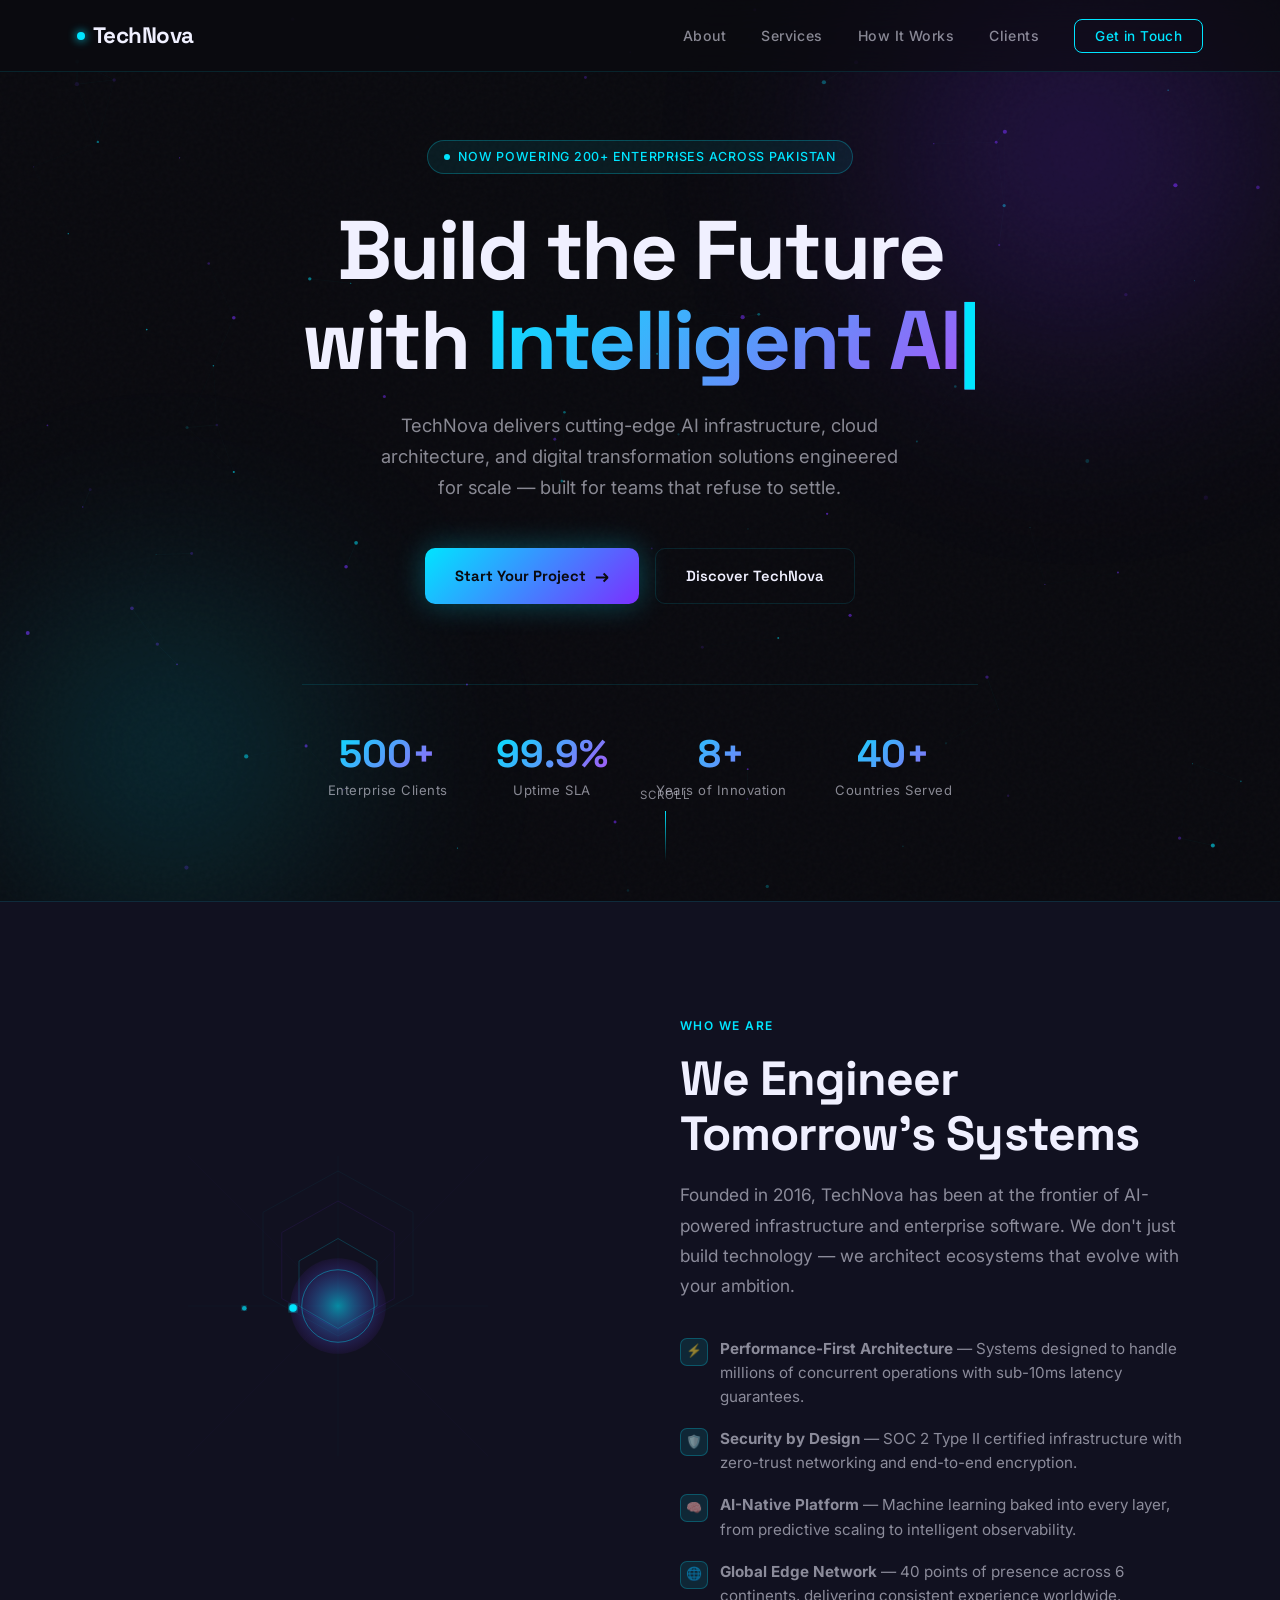
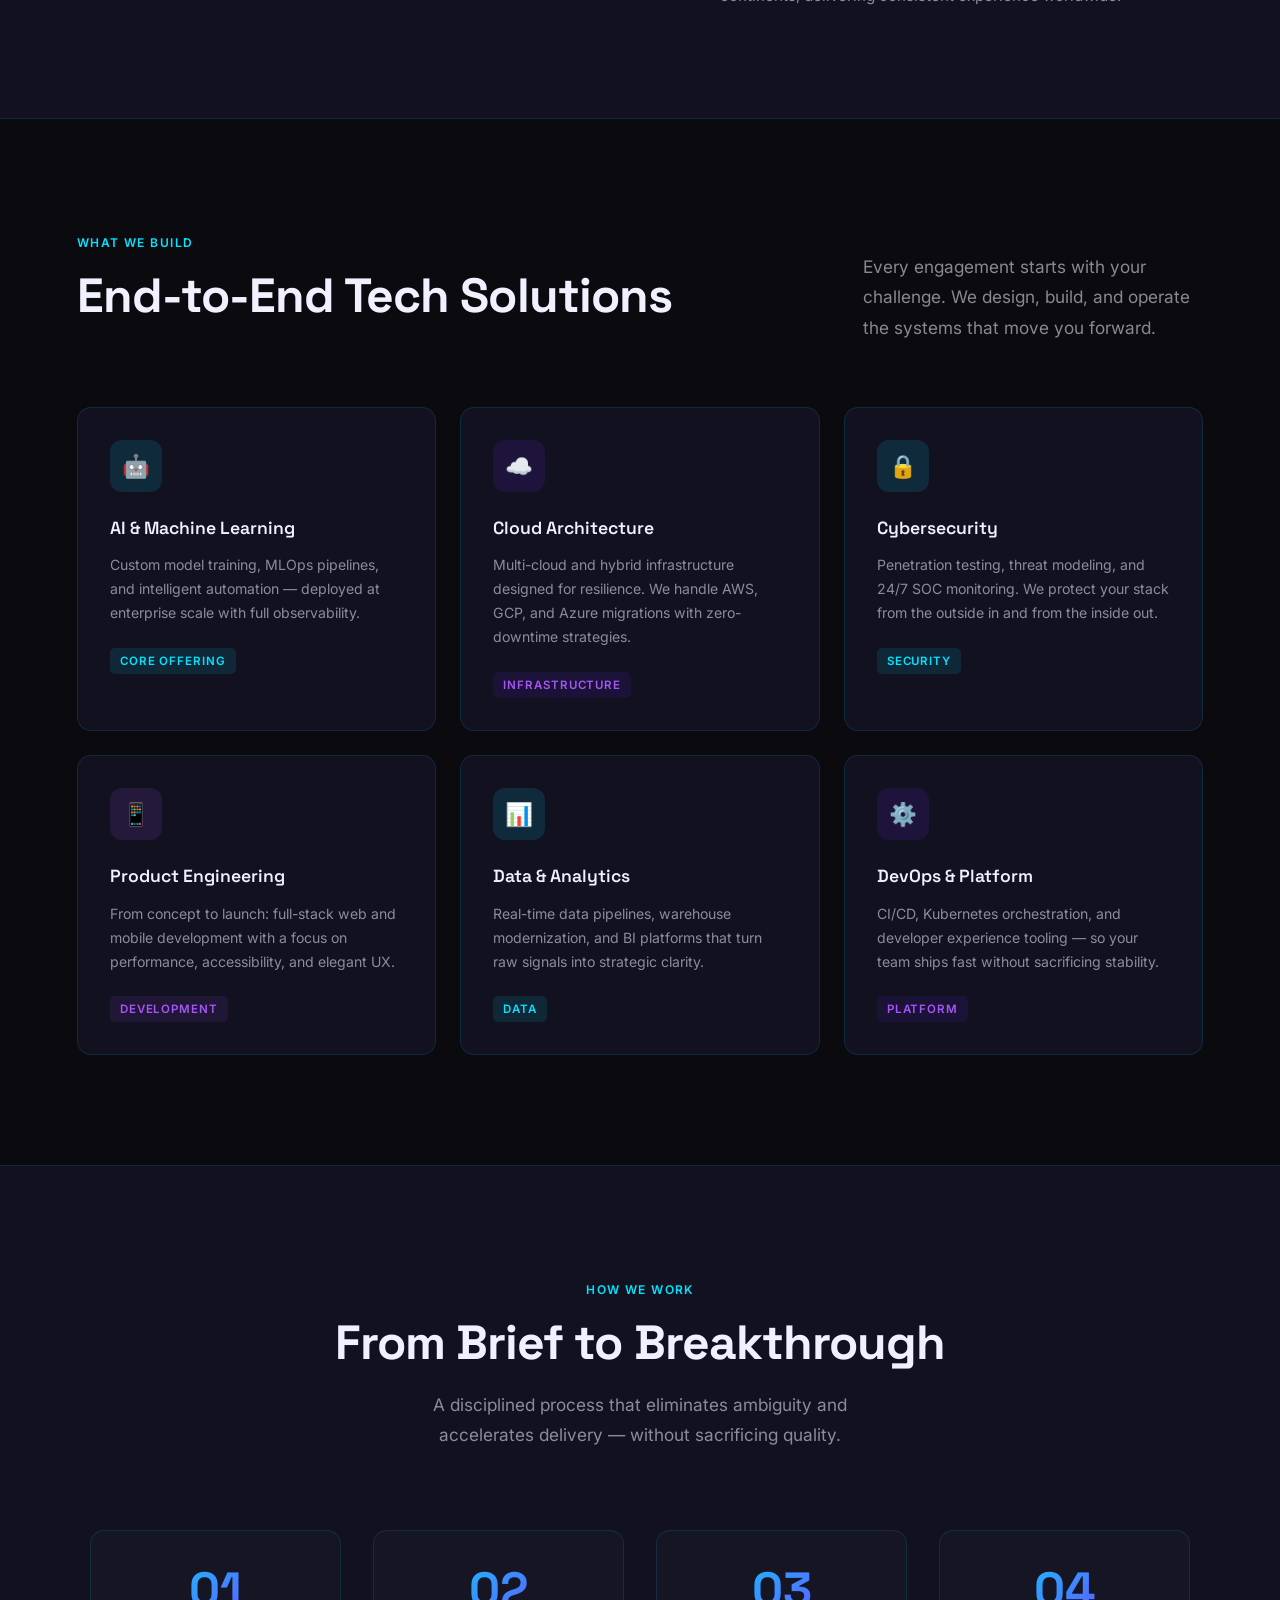
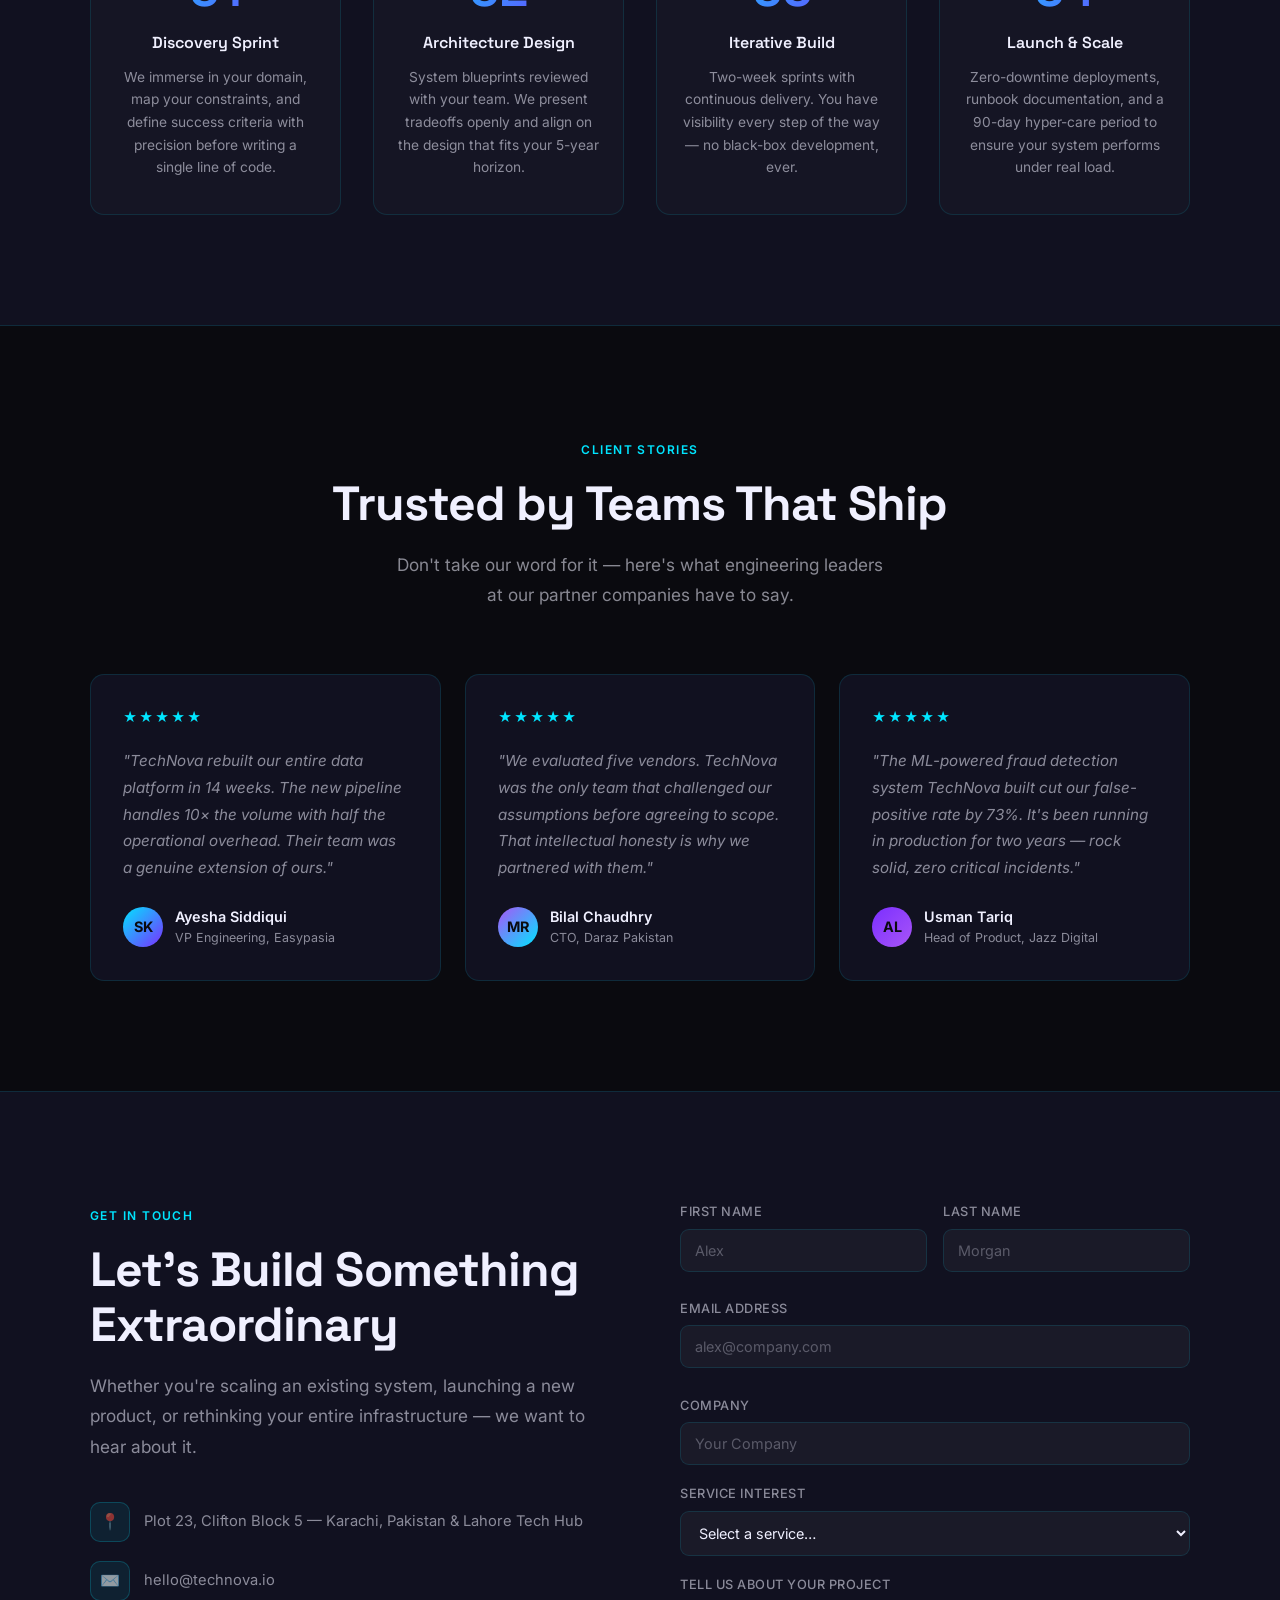
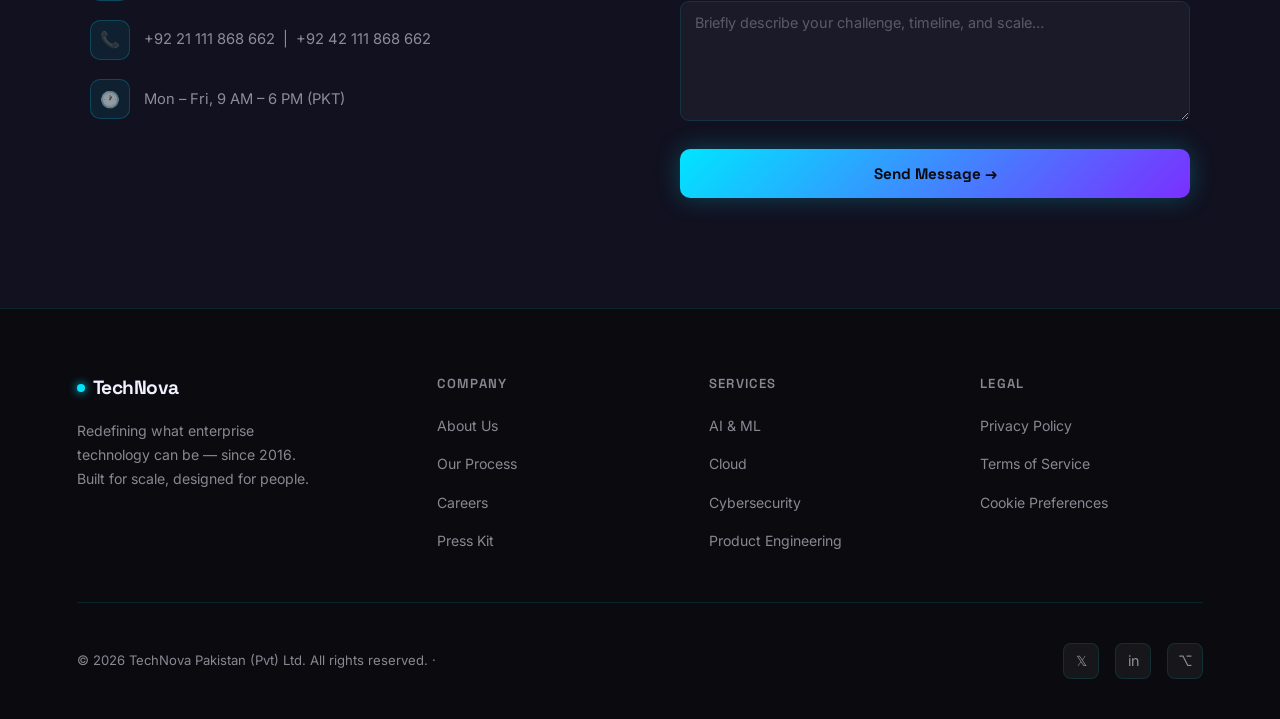
==== index.html @ a213cbfd "Initial commit" ====
<!DOCTYPE html>
<html lang="en">
<head>
  <meta charset="UTF-8" />
  <meta name="viewport" content="width=device-width, initial-scale=1.0" />
  <title>TechNova — Redefine What's Possible</title>
  <link rel="preconnect" href="https://fonts.googleapis.com" />
  <link rel="preconnect" href="https://fonts.gstatic.com" crossorigin />
  <link href="https://fonts.googleapis.com/css2?family=Space+Grotesk:wght@300;400;500;600;700&family=Inter:wght@300;400;500;600&display=swap" rel="stylesheet" />
  <link rel="stylesheet" href="styles.css" />
</head>
<body>

  <!-- ─── NAV ─────────────────────────────────────────────── -->
  <nav id="navbar" role="navigation" aria-label="Main navigation">
    <a href="#hero" class="nav-logo">
      <span class="dot" aria-hidden="true"></span>
      TechNova
    </a>

    <ul class="nav-links" role="list">
      <li><a href="#about">About</a></li>
      <li><a href="#services">Services</a></li>
      <li><a href="#process">How It Works</a></li>
      <li><a href="#testimonials">Clients</a></li>
      <li><a href="#contact" class="nav-cta">Get in Touch</a></li>
    </ul>

    <div class="hamburger" id="hamburger" aria-label="Toggle menu" role="button" tabindex="0" aria-expanded="false">
      <span></span><span></span><span></span>
    </div>
  </nav>

  <div class="mobile-menu" id="mobile-menu">
    <a href="#about" onclick="closeMobile()">About</a>
    <a href="#services" onclick="closeMobile()">Services</a>
    <a href="#process" onclick="closeMobile()">How It Works</a>
    <a href="#testimonials" onclick="closeMobile()">Clients</a>
    <a href="#contact" onclick="closeMobile()">Get in Touch</a>
  </div>

  <!-- ─── HERO ─────────────────────────────────────────────── -->
  <section id="hero">
    <canvas id="particle-canvas" aria-hidden="true"></canvas>
    <div class="orb orb-1" aria-hidden="true"></div>
    <div class="orb orb-2" aria-hidden="true"></div>

    <div class="hero-content">
      <div class="hero-badge">
        <span class="badge-dot"></span>
        Now Powering 200+ Enterprises Across Pakistan
      </div>

      <h1>
        Build the Future<br/>
        with <span class="gradient-text" id="typewriter"></span>
      </h1>

      <p class="hero-sub">
        TechNova delivers cutting-edge AI infrastructure, cloud architecture, and digital transformation solutions engineered for scale — built for teams that refuse to settle.
      </p>

      <div class="hero-actions">
        <a href="#contact" class="btn-primary">
          Start Your Project <span class="btn-arrow">→</span>
        </a>
        <a href="#about" class="btn-secondary">
          Discover TechNova
        </a>
      </div>

      <div class="hero-stats" role="list">
        <div class="stat-item" role="listitem">
          <div class="stat-num" data-target="500">0</div>
          <div class="stat-label">Enterprise Clients</div>
        </div>
        <div class="stat-item" role="listitem">
          <div class="stat-num" data-target="99.9" data-decimal="1">0</div>
          <div class="stat-label">Uptime SLA</div>
        </div>
        <div class="stat-item" role="listitem">
          <div class="stat-num" data-target="8">0</div>
          <div class="stat-label">Years of Innovation</div>
        </div>
        <div class="stat-item" role="listitem">
          <div class="stat-num" data-target="40">0</div>
          <div class="stat-label">Countries Served</div>
        </div>
      </div>
    </div>

    <div class="scroll-indicator" aria-hidden="true">
      <span>Scroll</span>
      <div class="scroll-line"></div>
    </div>
  </section>

  <!-- ─── ABOUT ─────────────────────────────────────────────── -->
  <section id="about" aria-labelledby="about-heading">
    <div class="about-grid">
      <div class="about-visual">
        <div class="hex-container">
          <!-- Animated SVG hex grid -->
          <svg class="hex-grid-svg" viewBox="0 0 400 400" xmlns="http://www.w3.org/2000/svg">
            <defs>
              <radialGradient id="cg" cx="50%" cy="50%" r="50%">
                <stop offset="0%" stop-color="#00E5FF" stop-opacity="0.8"/>
                <stop offset="100%" stop-color="#7B2FFF" stop-opacity="0.1"/>
              </radialGradient>
              <filter id="glow-f">
                <feGaussianBlur stdDeviation="3" result="blur"/>
                <feMerge><feMergeNode in="blur"/><feMergeNode in="SourceGraphic"/></feMerge>
              </filter>
            </defs>
            <!-- Central orb -->
            <circle cx="200" cy="200" r="60" fill="url(#cg)" opacity="0.6">
              <animate attributeName="r" values="60;68;60" dur="3s" repeatCount="indefinite"/>
              <animate attributeName="opacity" values="0.6;0.85;0.6" dur="3s" repeatCount="indefinite"/>
            </circle>
            <circle cx="200" cy="200" r="45" fill="none" stroke="#00E5FF" stroke-width="1" opacity="0.5">
              <animate attributeName="r" values="45;52;45" dur="3s" repeatCount="indefinite"/>
            </circle>
            <!-- Hexagonal rings -->
            <g stroke="#00E5FF" stroke-width="0.7" fill="none" opacity="0.35">
              <polygon points="200,110 252,140 252,200 200,230 148,200 148,140"/>
            </g>
            <g stroke="#7B2FFF" stroke-width="0.5" fill="none" opacity="0.25">
              <polygon points="200,60 275,102 275,190 200,232 125,190 125,102"/>
            </g>
            <g stroke="#00E5FF" stroke-width="0.4" fill="none" opacity="0.15">
              <polygon points="200,20 300,75 300,185 200,240 100,185 100,75"/>
            </g>
            <!-- Orbiting dots -->
            <circle r="5" fill="#00E5FF" filter="url(#glow-f)">
              <animateMotion dur="5s" repeatCount="indefinite">
                <mpath href="#orbit1"/>
              </animateMotion>
            </circle>
            <circle r="3.5" fill="#A855F7" filter="url(#glow-f)">
              <animateMotion dur="7s" repeatCount="indefinite">
                <mpath href="#orbit2"/>
              </animateMotion>
            </circle>
            <circle r="3" fill="#00E5FF" filter="url(#glow-f)" opacity="0.7">
              <animateMotion dur="9s" repeatCount="indefinite" begin="-3s">
                <mpath href="#orbit3"/>
              </animateMotion>
            </circle>
            <path id="orbit1" d="M 200 140 A 60 60 0 1 1 199.99 140" fill="none"/>
            <path id="orbit2" d="M 200 102 A 98 98 0 1 0 199.99 102" fill="none"/>
            <path id="orbit3" d="M 200 75 A 125 125 0 1 1 199.99 75" fill="none"/>
            <!-- Grid lines -->
            <line x1="200" y1="0" x2="200" y2="400" stroke="#00E5FF" stroke-width="0.3" opacity="0.1"/>
            <line x1="0" y1="200" x2="400" y2="200" stroke="#00E5FF" stroke-width="0.3" opacity="0.1"/>
            <line x1="0" y1="0" x2="400" y2="400" stroke="#7B2FFF" stroke-width="0.3" opacity="0.08"/>
            <line x1="400" y1="0" x2="0" y2="400" stroke="#7B2FFF" stroke-width="0.3" opacity="0.08"/>
          </svg>
        </div>
      </div>

      <div class="about-content">
        <span class="section-eyebrow">Who We Are</span>
        <h2 id="about-heading">We Engineer<br/>Tomorrow's Systems</h2>
        <p class="section-lead">
          Founded in 2016, TechNova has been at the frontier of AI-powered infrastructure and enterprise software. We don't just build technology — we architect ecosystems that evolve with your ambition.
        </p>

        <ul class="feature-list" role="list">
          <li role="listitem">
            <div class="feature-icon">⚡</div>
            <span><strong>Performance-First Architecture</strong> — Systems designed to handle millions of concurrent operations with sub-10ms latency guarantees.</span>
          </li>
          <li role="listitem">
            <div class="feature-icon">🛡️</div>
            <span><strong>Security by Design</strong> — SOC 2 Type II certified infrastructure with zero-trust networking and end-to-end encryption.</span>
          </li>
          <li role="listitem">
            <div class="feature-icon">🧠</div>
            <span><strong>AI-Native Platform</strong> — Machine learning baked into every layer, from predictive scaling to intelligent observability.</span>
          </li>
          <li role="listitem">
            <div class="feature-icon">🌐</div>
            <span><strong>Global Edge Network</strong> — 40 points of presence across 6 continents, delivering consistent experience worldwide.</span>
          </li>
        </ul>
      </div>
    </div>
  </section>

  <!-- ─── SERVICES ──────────────────────────────────────────── -->
  <section id="services" aria-labelledby="services-heading">
    <div class="services-header">
      <div>
        <span class="section-eyebrow">What We Build</span>
        <h2 id="services-heading">End-to-End Tech Solutions</h2>
      </div>
      <p class="section-lead" style="max-width:340px;">
        Every engagement starts with your challenge. We design, build, and operate the systems that move you forward.
      </p>
    </div>

    <div class="cards-grid">

      <div class="service-card">
        <div class="card-icon" style="background:rgba(0,229,255,0.12);">🤖</div>
        <div class="card-title">AI & Machine Learning</div>
        <p class="card-desc">Custom model training, MLOps pipelines, and intelligent automation — deployed at enterprise scale with full observability.</p>
        <span class="card-tag" style="background:rgba(0,229,255,0.1);color:var(--cyan);">Core Offering</span>
      </div>

      <div class="service-card">
        <div class="card-icon" style="background:rgba(123,47,255,0.12);">☁️</div>
        <div class="card-title">Cloud Architecture</div>
        <p class="card-desc">Multi-cloud and hybrid infrastructure designed for resilience. We handle AWS, GCP, and Azure migrations with zero-downtime strategies.</p>
        <span class="card-tag" style="background:rgba(123,47,255,0.1);color:var(--mid);">Infrastructure</span>
      </div>

      <div class="service-card">
        <div class="card-icon" style="background:rgba(0,229,255,0.12);">🔒</div>
        <div class="card-title">Cybersecurity</div>
        <p class="card-desc">Penetration testing, threat modeling, and 24/7 SOC monitoring. We protect your stack from the outside in and from the inside out.</p>
        <span class="card-tag" style="background:rgba(0,229,255,0.1);color:var(--cyan);">Security</span>
      </div>

      <div class="service-card">
        <div class="card-icon" style="background:rgba(168,85,247,0.12);">📱</div>
        <div class="card-title">Product Engineering</div>
        <p class="card-desc">From concept to launch: full-stack web and mobile development with a focus on performance, accessibility, and elegant UX.</p>
        <span class="card-tag" style="background:rgba(168,85,247,0.1);color:#A855F7;">Development</span>
      </div>

      <div class="service-card">
        <div class="card-icon" style="background:rgba(0,229,255,0.12);">📊</div>
        <div class="card-title">Data & Analytics</div>
        <p class="card-desc">Real-time data pipelines, warehouse modernization, and BI platforms that turn raw signals into strategic clarity.</p>
        <span class="card-tag" style="background:rgba(0,229,255,0.1);color:var(--cyan);">Data</span>
      </div>

      <div class="service-card">
        <div class="card-icon" style="background:rgba(123,47,255,0.12);">⚙️</div>
        <div class="card-title">DevOps & Platform</div>
        <p class="card-desc">CI/CD, Kubernetes orchestration, and developer experience tooling — so your team ships fast without sacrificing stability.</p>
        <span class="card-tag" style="background:rgba(123,47,255,0.1);color:var(--mid);">Platform</span>
      </div>

    </div>
  </section>

  <!-- ─── PROCESS ───────────────────────────────────────────── -->
  <section id="process" aria-labelledby="process-heading">
    <div class="process-inner">
      <div class="process-header">
        <span class="section-eyebrow">How We Work</span>
        <h2 id="process-heading">From Brief to Breakthrough</h2>
        <p class="section-lead" style="margin: 0.8rem auto 0; text-align:center;">
          A disciplined process that eliminates ambiguity and accelerates delivery — without sacrificing quality.
        </p>
      </div>

      <div class="process-steps">
        <div class="process-step">
          <div class="step-number">01</div>
          <div class="step-title">Discovery Sprint</div>
          <p class="step-desc">We immerse in your domain, map your constraints, and define success criteria with precision before writing a single line of code.</p>
        </div>
        <div class="process-step">
          <div class="step-number">02</div>
          <div class="step-title">Architecture Design</div>
          <p class="step-desc">System blueprints reviewed with your team. We present tradeoffs openly and align on the design that fits your 5-year horizon.</p>
        </div>
        <div class="process-step">
          <div class="step-number">03</div>
          <div class="step-title">Iterative Build</div>
          <p class="step-desc">Two-week sprints with continuous delivery. You have visibility every step of the way — no black-box development, ever.</p>
        </div>
        <div class="process-step">
          <div class="step-number">04</div>
          <div class="step-title">Launch & Scale</div>
          <p class="step-desc">Zero-downtime deployments, runbook documentation, and a 90-day hyper-care period to ensure your system performs under real load.</p>
        </div>
      </div>
    </div>
  </section>

  <!-- ─── TESTIMONIALS ─────────────────────────────────────── -->
  <section id="testimonials" aria-labelledby="testimonials-heading">
    <div class="testimonials-header">
      <span class="section-eyebrow">Client Stories</span>
      <h2 id="testimonials-heading">Trusted by Teams That Ship</h2>
      <p class="section-lead">Don't take our word for it — here's what engineering leaders at our partner companies have to say.</p>
    </div>

    <div class="testimonials-grid">

      <div class="testimonial-card">
        <div class="stars">★★★★★</div>
        <p class="quote">"TechNova rebuilt our entire data platform in 14 weeks. The new pipeline handles 10× the volume with half the operational overhead. Their team was a genuine extension of ours."</p>
        <div class="reviewer">
          <div class="reviewer-avatar" style="background:linear-gradient(135deg,#00E5FF,#7B2FFF);">SK</div>
          <div>
            <div class="reviewer-name">Ayesha Siddiqui</div>
            <div class="reviewer-role">VP Engineering, Easypasia</div>
          </div>
        </div>
      </div>

      <div class="testimonial-card">
        <div class="stars">★★★★★</div>
        <p class="quote">"We evaluated five vendors. TechNova was the only team that challenged our assumptions before agreeing to scope. That intellectual honesty is why we partnered with them."</p>
        <div class="reviewer">
          <div class="reviewer-avatar" style="background:linear-gradient(135deg,#A855F7,#00E5FF);">MR</div>
          <div>
            <div class="reviewer-name">Bilal Chaudhry</div>
            <div class="reviewer-role">CTO, Daraz Pakistan</div>
          </div>
        </div>
      </div>

      <div class="testimonial-card">
        <div class="stars">★★★★★</div>
        <p class="quote">"The ML-powered fraud detection system TechNova built cut our false-positive rate by 73%. It's been running in production for two years — rock solid, zero critical incidents."</p>
        <div class="reviewer">
          <div class="reviewer-avatar" style="background:linear-gradient(135deg,#7B2FFF,#A855F7);">AL</div>
          <div>
            <div class="reviewer-name">Usman Tariq</div>
            <div class="reviewer-role"> Head of Product, Jazz Digital</div>
          </div>
        </div>
      </div>

    </div>
  </section>

  <!-- ─── CONTACT ───────────────────────────────────────────── -->
  <section id="contact" aria-labelledby="contact-heading">
    <div class="contact-inner">

      <div class="contact-info">
        <span class="section-eyebrow">Get In Touch</span>
        <h2 id="contact-heading">Let's Build Something Extraordinary</h2>
        <p class="section-lead">
          Whether you're scaling an existing system, launching a new product, or rethinking your entire infrastructure — we want to hear about it.
        </p>

        <div class="contact-items">
          <div class="contact-item">
            <div class="contact-icon">📍</div>
            <span>Plot 23, Clifton Block 5 — Karachi, Pakistan & Lahore Tech Hub</span>
          </div>
          <div class="contact-item">
            <div class="contact-icon">✉️</div>
            <span>hello@technova.io</span>
          </div>
          <div class="contact-item">
            <div class="contact-icon">📞</div>
            <span>+92 21 111 868 662  &nbsp;|&nbsp; +92 42 111 868 662</span>
          </div>
          <div class="contact-item">
            <div class="contact-icon">🕐</div>
            <span>Mon – Fri, 9 AM – 6 PM (PKT)</span>
          </div>
        </div>
      </div>

      <div>
        <!-- Success state -->
        <div class="form-success" id="form-success" role="alert" aria-live="polite">
          ✅ &nbsp; Message sent! We'll be in touch within one business day.
        </div>

        <!-- Contact form -->
        <form class="contact-form" id="contact-form" novalidate aria-label="Contact form">
          <div class="form-row">
            <div class="form-group">
              <label for="fname">First Name</label>
              <input type="text" id="fname" placeholder="Alex" autocomplete="given-name" />
              <span class="form-error" id="fname-error" role="alert"></span>
            </div>
            <div class="form-group">
              <label for="lname">Last Name</label>
              <input type="text" id="lname" placeholder="Morgan" autocomplete="family-name" />
              <span class="form-error" id="lname-error" role="alert"></span>
            </div>
          </div>

          <div class="form-group">
            <label for="email">Email Address</label>
            <input type="email" id="email" placeholder="alex@company.com" autocomplete="email" />
            <span class="form-error" id="email-error" role="alert"></span>
          </div>

          <div class="form-group">
            <label for="company">Company</label>
            <input type="text" id="company" placeholder="Your Company" autocomplete="organization" />
          </div>

          <div class="form-group">
            <label for="service">Service Interest</label>
            <select id="service">
              <option value="">Select a service…</option>
              <option>AI & Machine Learning</option>
              <option>Cloud Architecture</option>
              <option>Cybersecurity</option>
              <option>Product Engineering</option>
              <option>Data & Analytics</option>
              <option>DevOps & Platform</option>
              <option>Something else</option>
            </select>
          </div>

          <div class="form-group">
            <label for="message">Tell Us About Your Project</label>
            <textarea id="message" placeholder="Briefly describe your challenge, timeline, and scale…"></textarea>
            <span class="form-error" id="message-error" role="alert"></span>
          </div>

          <button type="submit" class="submit-btn" id="submit-btn">
            Send Message →
          </button>
        </form>
      </div>

    </div>
  </section>

  <!-- ─── FOOTER ────────────────────────────────────────────── -->
  <footer>
    <div class="footer-top">
      <div class="footer-brand">
        <a href="#hero" class="nav-logo" style="font-size:1.2rem;">
          <span class="dot"></span> TechNova
        </a>
        <p>Redefining what enterprise technology can be — since 2016. Built for scale, designed for people.</p>
      </div>

      <div class="footer-col">
        <h4>Company</h4>
        <ul>
          <li><a href="#about">About Us</a></li>
          <li><a href="#process">Our Process</a></li>
          <li><a href="#">Careers</a></li>
          <li><a href="#">Press Kit</a></li>
        </ul>
      </div>

      <div class="footer-col">
        <h4>Services</h4>
        <ul>
          <li><a href="#services">AI & ML</a></li>
          <li><a href="#services">Cloud</a></li>
          <li><a href="#services">Cybersecurity</a></li>
          <li><a href="#services">Product Engineering</a></li>
        </ul>
      </div>

      <div class="footer-col">
        <h4>Legal</h4>
        <ul>
          <li><a href="#">Privacy Policy</a></li>
          <li><a href="#">Terms of Service</a></li>
          <li><a href="#">Cookie Preferences</a></li>
        </ul>
      </div>
    </div>

    <div class="footer-bottom">
      <p class="footer-copy"> © 2026 TechNova Pakistan (Pvt) Ltd. All rights reserved.&nbsp;·&nbsp; </p>
      <div class="social-links" aria-label="Social media links">
        <a href="#" class="social-link" aria-label="Twitter">𝕏</a>
        <a href="#" class="social-link" aria-label="LinkedIn">in</a>
        <a href="#" class="social-link" aria-label="GitHub">⌥</a>
      </div>
    </div>
  </footer>

  <script src="script.js"></script>
</body>
</html>
---- styles.css ----
/* ─── RESET & BASE ─────────────────────────────────────── */
    *, *::before, *::after { margin: 0; padding: 0; box-sizing: border-box; }

    :root {
      --void:      #0A0A0F;
      --panel:     #111120;
      --border:    rgba(0,229,255,0.12);
      --cyan:      #00E5FF;
      --violet:    #7B2FFF;
      --mid:       #A855F7;
      --white:     #F0F0FF;
      --muted:     rgba(240,240,255,0.55);
      --glow-c:    rgba(0,229,255,0.35);
      --glow-v:    rgba(123,47,255,0.35);
      --radius:    14px;
      --font-disp: 'Space Grotesk', sans-serif;
      --font-body: 'Inter', sans-serif;
    }

    html { scroll-behavior: smooth; }

    body {
      font-family: var(--font-body);
      background: var(--void);
      color: var(--white);
      overflow-x: hidden;
      line-height: 1.6;
    }

    /* ─── SCROLLBAR ────────────────────────────────────────── */
    ::-webkit-scrollbar { width: 5px; }
    ::-webkit-scrollbar-track { background: var(--void); }
    ::-webkit-scrollbar-thumb { background: var(--violet); border-radius: 99px; }

    /* ─── NOISE OVERLAY ────────────────────────────────────── */
    body::before {
      content: '';
      position: fixed; inset: 0; z-index: 0;
      background-image: url("data:image/svg+xml,%3Csvg viewBox='0 0 256 256' xmlns='http://www.w3.org/2000/svg'%3E%3Cfilter id='noise'%3E%3CfeTurbulence type='fractalNoise' baseFrequency='0.9' numOctaves='4' stitchTiles='stitch'/%3E%3C/filter%3E%3Crect width='100%25' height='100%25' filter='url(%23noise)' opacity='1'/%3E%3C/svg%3E");
      opacity: 0.025;
      pointer-events: none;
    }

    /* ─── NAV ──────────────────────────────────────────────── */
    nav {
      position: fixed; top: 0; left: 0; right: 0; z-index: 100;
      display: flex; align-items: center; justify-content: space-between;
      padding: 0 6vw;
      height: 72px;
      background: rgba(10,10,15,0.6);
      backdrop-filter: blur(18px);
      border-bottom: 1px solid var(--border);
      transition: background 0.3s;
    }

    nav.scrolled { background: rgba(10,10,15,0.92); }

    .nav-logo {
      font-family: var(--font-disp);
      font-size: 1.4rem;
      font-weight: 700;
      letter-spacing: -0.5px;
      color: var(--white);
      text-decoration: none;
      display: flex; align-items: center; gap: 8px;
    }

    .nav-logo .dot {
      width: 8px; height: 8px;
      background: var(--cyan);
      border-radius: 50%;
      box-shadow: 0 0 10px var(--cyan);
      animation: pulse-dot 2s ease-in-out infinite;
    }

    @keyframes pulse-dot {
      0%, 100% { box-shadow: 0 0 6px var(--cyan); transform: scale(1); }
      50% { box-shadow: 0 0 14px var(--cyan); transform: scale(1.3); }
    }

    .nav-links {
      display: flex; align-items: center; gap: 2.2rem;
      list-style: none;
    }

    .nav-links a {
      font-size: 0.88rem;
      font-weight: 500;
      color: var(--muted);
      text-decoration: none;
      letter-spacing: 0.03em;
      transition: color 0.2s;
    }
    .nav-links a:hover { color: var(--white); }

    .nav-cta {
      background: transparent;
      border: 1px solid var(--cyan);
      color: var(--cyan) !important;
      padding: 8px 20px;
      border-radius: 8px;
      font-size: 0.85rem !important;
      cursor: pointer;
      transition: background 0.2s, box-shadow 0.2s !important;
    }
    .nav-cta:hover {
      background: rgba(0,229,255,0.1) !important;
      box-shadow: 0 0 18px rgba(0,229,255,0.25) !important;
      color: var(--cyan) !important;
    }

    /* hamburger */
    .hamburger { display: none; flex-direction: column; gap: 5px; cursor: pointer; }
    .hamburger span { display: block; width: 24px; height: 2px; background: var(--white); border-radius: 2px; transition: 0.3s; }

    .mobile-menu {
      display: none; position: fixed; top: 72px; left: 0; right: 0; z-index: 99;
      background: rgba(10,10,15,0.97);
      border-bottom: 1px solid var(--border);
      padding: 1.5rem 6vw 2rem;
      flex-direction: column; gap: 1.4rem;
    }
    .mobile-menu.open { display: flex; }
    .mobile-menu a { color: var(--muted); text-decoration: none; font-size: 1rem; font-weight: 500; transition: color 0.2s; }
    .mobile-menu a:hover { color: var(--white); }

    /* ─── HERO ─────────────────────────────────────────────── */
    #hero {
      position: relative;
      min-height: 100vh;
      display: flex; align-items: center; justify-content: center;
      padding: 140px 6vw 100px;
      overflow: hidden;
    }

    /* Particle canvas */
    #particle-canvas {
      position: absolute; inset: 0; z-index: 0;
      pointer-events: none;
    }

    /* Ambient orbs */
    .orb {
      position: absolute;
      border-radius: 50%;
      filter: blur(90px);
      pointer-events: none;
      z-index: 0;
    }
    .orb-1 {
      width: 600px; height: 600px;
      background: radial-gradient(circle, rgba(123,47,255,0.28) 0%, transparent 70%);
      top: -150px; right: -100px;
      animation: float-orb 8s ease-in-out infinite;
    }
    .orb-2 {
      width: 500px; height: 500px;
      background: radial-gradient(circle, rgba(0,229,255,0.2) 0%, transparent 70%);
      bottom: -100px; left: -80px;
      animation: float-orb 10s ease-in-out infinite reverse;
    }

    @keyframes float-orb {
      0%, 100% { transform: translateY(0) scale(1); }
      50% { transform: translateY(-30px) scale(1.05); }
    }

    .hero-content {
      position: relative; z-index: 2;
      max-width: 780px;
      text-align: center;
    }

    .hero-badge {
      display: inline-flex; align-items: center; gap: 8px;
      background: rgba(0,229,255,0.08);
      border: 1px solid rgba(0,229,255,0.25);
      border-radius: 99px;
      padding: 6px 16px;
      font-size: 0.78rem;
      font-weight: 500;
      color: var(--cyan);
      letter-spacing: 0.06em;
      text-transform: uppercase;
      margin-bottom: 2rem;
      animation: fade-up 0.7s ease both;
    }

    .hero-badge .badge-dot {
      width: 6px; height: 6px;
      background: var(--cyan);
      border-radius: 50%;
      animation: pulse-dot 1.5s ease-in-out infinite;
    }

    h1 {
      font-family: var(--font-disp);
      font-size: clamp(2.8rem, 6.5vw, 5.2rem);
      font-weight: 700;
      line-height: 1.08;
      letter-spacing: -0.03em;
      margin-bottom: 1.5rem;
      animation: fade-up 0.7s 0.15s ease both;
    }

    h1 .gradient-text {
      background: linear-gradient(135deg, var(--cyan) 0%, var(--mid) 100%);
      -webkit-background-clip: text;
      -webkit-text-fill-color: transparent;
      background-clip: text;
    }

    /* Typewriter cursor */
    #typewriter::after {
      content: '|';
      animation: blink 0.9s step-end infinite;
      color: var(--cyan);
      -webkit-text-fill-color: var(--cyan);
    }
    @keyframes blink { 50% { opacity: 0; } }

    .hero-sub {
      font-size: clamp(1rem, 1.6vw, 1.15rem);
      color: var(--muted);
      max-width: 520px;
      margin: 0 auto 2.8rem;
      line-height: 1.7;
      animation: fade-up 0.7s 0.3s ease both;
    }

    .hero-actions {
      display: flex; gap: 1rem; justify-content: center; flex-wrap: wrap;
      animation: fade-up 0.7s 0.45s ease both;
    }

    .btn-primary {
      display: inline-flex; align-items: center; gap: 9px;
      background: linear-gradient(135deg, var(--cyan), var(--violet));
      color: var(--void);
      font-family: var(--font-disp);
      font-weight: 700;
      font-size: 0.92rem;
      padding: 14px 30px;
      border-radius: 10px;
      border: none; cursor: pointer;
      text-decoration: none;
      transition: transform 0.2s, box-shadow 0.2s;
      box-shadow: 0 0 30px rgba(0,229,255,0.3);
    }
    .btn-primary:hover {
      transform: translateY(-2px);
      box-shadow: 0 8px 40px rgba(0,229,255,0.45);
    }

    .btn-secondary {
      display: inline-flex; align-items: center; gap: 9px;
      background: transparent;
      color: var(--white);
      font-family: var(--font-disp);
      font-weight: 600;
      font-size: 0.92rem;
      padding: 14px 30px;
      border-radius: 10px;
      border: 1px solid var(--border);
      cursor: pointer;
      text-decoration: none;
      transition: background 0.2s, border-color 0.2s, transform 0.2s;
    }
    .btn-secondary:hover {
      background: rgba(255,255,255,0.05);
      border-color: rgba(240,240,255,0.3);
      transform: translateY(-2px);
    }

    .btn-arrow { font-size: 1.1rem; transition: transform 0.2s; }
    .btn-primary:hover .btn-arrow { transform: translateX(4px); }

    /* Hero stats */
    .hero-stats {
      display: flex; justify-content: center; gap: 3rem; flex-wrap: wrap;
      margin-top: 5rem;
      padding-top: 3rem;
      border-top: 1px solid var(--border);
      animation: fade-up 0.7s 0.6s ease both;
    }

    .stat-item { text-align: center; }
    .stat-num {
      font-family: var(--font-disp);
      font-size: 2.4rem;
      font-weight: 700;
      background: linear-gradient(135deg, var(--cyan), var(--mid));
      -webkit-background-clip: text;
      -webkit-text-fill-color: transparent;
      background-clip: text;
      line-height: 1.1;
    }
    .stat-label { font-size: 0.82rem; color: var(--muted); margin-top: 4px; letter-spacing: 0.04em; }

    @keyframes fade-up {
      from { opacity: 0; transform: translateY(24px); }
      to   { opacity: 1; transform: translateY(0); }
    }

    /* Scroll indicator */
    .scroll-indicator {
      position: absolute; bottom: 2.5rem; left: 50%; transform: translateX(-50%);
      display: flex; flex-direction: column; align-items: center; gap: 6px;
      z-index: 2; animation: fade-up 1s 1s ease both;
    }
    .scroll-indicator span { font-size: 0.72rem; color: var(--muted); letter-spacing: 0.1em; text-transform: uppercase; }
    .scroll-line {
      width: 1px; height: 50px;
      background: linear-gradient(to bottom, var(--cyan), transparent);
      animation: scroll-line 2s ease-in-out infinite;
    }
    @keyframes scroll-line {
      0%, 100% { transform: scaleY(0); transform-origin: top; }
      50% { transform: scaleY(1); transform-origin: top; }
    }

    /* ─── SECTIONS SHARED ──────────────────────────────────── */
    section { position: relative; padding: 110px 6vw; }

    .section-eyebrow {
      display: inline-block;
      font-size: 0.75rem;
      font-weight: 600;
      letter-spacing: 0.12em;
      text-transform: uppercase;
      color: var(--cyan);
      margin-bottom: 1rem;
    }

    h2 {
      font-family: var(--font-disp);
      font-size: clamp(2rem, 4vw, 3rem);
      font-weight: 700;
      letter-spacing: -0.02em;
      line-height: 1.15;
      margin-bottom: 1.2rem;
    }

    .section-lead {
      font-size: 1.08rem;
      color: var(--muted);
      max-width: 500px;
      line-height: 1.75;
    }

    /* ─── ABOUT ────────────────────────────────────────────── */
    #about { background: var(--panel); border-top: 1px solid var(--border); border-bottom: 1px solid var(--border); }

    .about-grid {
      display: grid;
      grid-template-columns: 1fr 1fr;
      gap: 5rem;
      align-items: center;
      max-width: 1200px;
      margin: 0 auto;
    }

    .about-visual {
      position: relative;
      aspect-ratio: 1;
      max-width: 480px;
      margin: 0 auto;
    }

    /* Hex grid visual */
    .hex-container {
      width: 100%;
      aspect-ratio: 1;
      position: relative;
    }

    .hex-grid-svg { width: 100%; height: 100%; }

    .about-content .section-lead { max-width: 100%; }

    .feature-list {
      list-style: none;
      margin-top: 2.2rem;
      display: flex; flex-direction: column; gap: 1.1rem;
    }

    .feature-list li {
      display: flex; align-items: flex-start; gap: 12px;
      font-size: 0.95rem;
      color: var(--muted);
      opacity: 0;
      transform: translateX(-12px);
      transition: opacity 0.5s, transform 0.5s;
    }
    .feature-list li.visible { opacity: 1; transform: translateX(0); }

    .feature-icon {
      width: 28px; height: 28px; flex-shrink: 0;
      background: rgba(0,229,255,0.1);
      border: 1px solid rgba(0,229,255,0.25);
      border-radius: 7px;
      display: flex; align-items: center; justify-content: center;
      font-size: 0.8rem;
      margin-top: 1px;
    }

    /* ─── SERVICES ─────────────────────────────────────────── */
    #services { max-width: 1280px; margin: 0 auto; }

    .services-header {
      display: flex; justify-content: space-between; align-items: flex-end;
      margin-bottom: 4rem; flex-wrap: wrap; gap: 1.5rem;
      max-width: 1200px; margin-left: auto; margin-right: auto;
    }

    .cards-grid {
      display: grid;
      grid-template-columns: repeat(auto-fit, minmax(270px, 1fr));
      gap: 1.5rem;
      max-width: 1200px;
      margin: 0 auto;
    }

    .service-card {
      background: var(--panel);
      border: 1px solid var(--border);
      border-radius: var(--radius);
      padding: 2rem;
      position: relative;
      overflow: hidden;
      cursor: default;
      transition: transform 0.3s, border-color 0.3s, box-shadow 0.3s;
      opacity: 0; transform: translateY(20px);
      transition: opacity 0.5s, transform 0.5s, border-color 0.3s, box-shadow 0.3s;
    }
    .service-card.visible { opacity: 1; transform: translateY(0); }

    .service-card::before {
      content: '';
      position: absolute;
      top: 0; left: 0; right: 0;
      height: 2px;
      background: linear-gradient(90deg, var(--cyan), var(--violet));
      opacity: 0;
      transition: opacity 0.3s;
    }

    .service-card:hover {
      border-color: rgba(0,229,255,0.3);
      box-shadow: 0 4px 30px rgba(0,229,255,0.1);
      transform: translateY(-4px) !important;
    }
    .service-card:hover::before { opacity: 1; }

    .card-icon {
      width: 52px; height: 52px;
      border-radius: 12px;
      display: flex; align-items: center; justify-content: center;
      font-size: 1.4rem;
      margin-bottom: 1.4rem;
    }

    .card-title {
      font-family: var(--font-disp);
      font-size: 1.1rem;
      font-weight: 600;
      margin-bottom: 0.7rem;
      color: var(--white);
    }

    .card-desc {
      font-size: 0.88rem;
      color: var(--muted);
      line-height: 1.7;
    }

    .card-tag {
      display: inline-block;
      margin-top: 1.4rem;
      font-size: 0.72rem;
      font-weight: 600;
      letter-spacing: 0.08em;
      text-transform: uppercase;
      padding: 4px 10px;
      border-radius: 5px;
    }

    /* ─── PROCESS ──────────────────────────────────────────── */
    #process {
      background: var(--panel);
      border-top: 1px solid var(--border);
      border-bottom: 1px solid var(--border);
    }

    .process-inner { max-width: 1100px; margin: 0 auto; }

    .process-header { text-align: center; margin-bottom: 5rem; }

    .process-steps {
      display: grid;
      grid-template-columns: repeat(auto-fit, minmax(220px, 1fr));
      gap: 2rem;
      position: relative;
    }

    .process-step {
      text-align: center;
      padding: 2.2rem 1.5rem;
      border: 1px solid var(--border);
      border-radius: var(--radius);
      background: rgba(255,255,255,0.02);
      position: relative;
      opacity: 0; transform: translateY(16px);
      transition: opacity 0.5s, transform 0.5s;
    }
    .process-step.visible { opacity: 1; transform: translateY(0); }

    .step-number {
      font-family: var(--font-disp);
      font-size: 3rem;
      font-weight: 700;
      line-height: 1;
      background: linear-gradient(135deg, var(--cyan), var(--violet));
      -webkit-background-clip: text;
      -webkit-text-fill-color: transparent;
      background-clip: text;
      margin-bottom: 1rem;
    }

    .step-title {
      font-family: var(--font-disp);
      font-size: 1rem;
      font-weight: 600;
      margin-bottom: 0.6rem;
    }

    .step-desc { font-size: 0.86rem; color: var(--muted); line-height: 1.65; }

    /* ─── TESTIMONIALS ─────────────────────────────────────── */
    #testimonials { max-width: 1280px; margin: 0 auto; }

    .testimonials-header { text-align: center; margin-bottom: 4rem; }
    .testimonials-header .section-lead { margin: 0 auto; }

    .testimonials-grid {
      display: grid;
      grid-template-columns: repeat(auto-fit, minmax(290px, 1fr));
      gap: 1.5rem;
      max-width: 1100px;
      margin: 0 auto;
    }

    .testimonial-card {
      background: var(--panel);
      border: 1px solid var(--border);
      border-radius: var(--radius);
      padding: 2rem;
      opacity: 0; transform: translateY(16px);
      transition: opacity 0.5s, transform 0.5s;
    }
    .testimonial-card.visible { opacity: 1; transform: translateY(0); }

    .stars { color: var(--cyan); font-size: 0.85rem; letter-spacing: 2px; margin-bottom: 1.2rem; }

    .quote {
      font-size: 0.95rem;
      color: var(--muted);
      line-height: 1.75;
      margin-bottom: 1.5rem;
      font-style: italic;
    }

    .reviewer {
      display: flex; align-items: center; gap: 12px;
    }

    .reviewer-avatar {
      width: 40px; height: 40px;
      border-radius: 50%;
      display: flex; align-items: center; justify-content: center;
      font-weight: 700;
      font-size: 0.9rem;
      color: var(--void);
      flex-shrink: 0;
    }

    .reviewer-name { font-size: 0.9rem; font-weight: 600; }
    .reviewer-role { font-size: 0.78rem; color: var(--muted); }

    /* ─── CONTACT ──────────────────────────────────────────── */
    #contact {
      background: var(--panel);
      border-top: 1px solid var(--border);
    }

    .contact-inner {
      max-width: 1100px;
      margin: 0 auto;
      display: grid;
      grid-template-columns: 1fr 1fr;
      gap: 5rem;
      align-items: start;
    }

    .contact-info .section-lead { max-width: 100%; margin-bottom: 2.5rem; }

    .contact-items { display: flex; flex-direction: column; gap: 1.2rem; }

    .contact-item {
      display: flex; align-items: center; gap: 14px;
      font-size: 0.92rem;
      color: var(--muted);
    }

    .contact-icon {
      width: 40px; height: 40px; flex-shrink: 0;
      background: rgba(0,229,255,0.08);
      border: 1px solid rgba(0,229,255,0.2);
      border-radius: 10px;
      display: flex; align-items: center; justify-content: center;
      font-size: 1rem;
    }

    /* Form */
    .contact-form { display: flex; flex-direction: column; gap: 1.2rem; }

    .form-row { display: grid; grid-template-columns: 1fr 1fr; gap: 1rem; }

    .form-group { display: flex; flex-direction: column; gap: 6px; }

    .form-group label {
      font-size: 0.8rem;
      font-weight: 500;
      color: var(--muted);
      letter-spacing: 0.04em;
      text-transform: uppercase;
    }

    .form-group input,
    .form-group textarea,
    .form-group select {
      background: rgba(255,255,255,0.04);
      border: 1px solid var(--border);
      border-radius: 9px;
      padding: 12px 14px;
      color: var(--white);
      font-family: var(--font-body);
      font-size: 0.9rem;
      outline: none;
      transition: border-color 0.2s, box-shadow 0.2s;
      width: 100%;
    }

    .form-group input:focus,
    .form-group textarea:focus,
    .form-group select:focus {
      border-color: rgba(0,229,255,0.5);
      box-shadow: 0 0 0 3px rgba(0,229,255,0.08);
    }

    .form-group input::placeholder,
    .form-group textarea::placeholder { color: rgba(240,240,255,0.3); }

    .form-group select option { background: var(--panel); }

    .form-group textarea { resize: vertical; min-height: 120px; }

    /* Error state */
    .form-group input.error,
    .form-group textarea.error,
    .form-group select.error { border-color: #FF5F5F; }

    .form-error { font-size: 0.75rem; color: #FF5F5F; margin-top: 2px; }

    .submit-btn {
      width: 100%;
      background: linear-gradient(135deg, var(--cyan), var(--violet));
      color: var(--void);
      font-family: var(--font-disp);
      font-weight: 700;
      font-size: 0.95rem;
      padding: 15px;
      border: none;
      border-radius: 10px;
      cursor: pointer;
      transition: transform 0.2s, box-shadow 0.2s;
      box-shadow: 0 0 24px rgba(0,229,255,0.25);
    }
    .submit-btn:hover {
      transform: translateY(-2px);
      box-shadow: 0 6px 32px rgba(0,229,255,0.4);
    }
    .submit-btn:disabled { opacity: 0.6; cursor: not-allowed; transform: none; }

    .form-success {
      display: none;
      text-align: center;
      padding: 2rem;
      background: rgba(0,229,255,0.06);
      border: 1px solid rgba(0,229,255,0.2);
      border-radius: var(--radius);
      color: var(--cyan);
      font-weight: 500;
    }
    .form-success.show { display: block; }

    /* ─── FOOTER ───────────────────────────────────────────── */
    footer {
      background: var(--void);
      border-top: 1px solid var(--border);
      padding: 4rem 6vw 2.5rem;
    }

    .footer-top {
      display: grid;
      grid-template-columns: 1.4fr 1fr 1fr 1fr;
      gap: 3rem;
      padding-bottom: 3rem;
      border-bottom: 1px solid var(--border);
      margin-bottom: 2.5rem;
    }

    .footer-brand p {
      font-size: 0.88rem;
      color: var(--muted);
      line-height: 1.7;
      margin-top: 1rem;
      max-width: 250px;
    }

    .footer-col h4 {
      font-family: var(--font-disp);
      font-size: 0.82rem;
      font-weight: 600;
      letter-spacing: 0.1em;
      text-transform: uppercase;
      color: var(--muted);
      margin-bottom: 1.2rem;
    }

    .footer-col ul { list-style: none; display: flex; flex-direction: column; gap: 0.8rem; }
    .footer-col ul a {
      font-size: 0.88rem; color: var(--muted); text-decoration: none; transition: color 0.2s;
    }
    .footer-col ul a:hover { color: var(--white); }

    .footer-bottom {
      display: flex; justify-content: space-between; align-items: center; flex-wrap: wrap; gap: 1rem;
    }

    .footer-copy { font-size: 0.82rem; color: var(--muted); }

    .social-links { display: flex; gap: 1rem; }
    .social-link {
      width: 36px; height: 36px;
      background: rgba(255,255,255,0.05);
      border: 1px solid var(--border);
      border-radius: 8px;
      display: flex; align-items: center; justify-content: center;
      font-size: 0.9rem;
      text-decoration: none;
      color: var(--muted);
      transition: background 0.2s, color 0.2s, border-color 0.2s;
    }
    .social-link:hover {
      background: rgba(0,229,255,0.1);
      color: var(--cyan);
      border-color: rgba(0,229,255,0.3);
    }

    /* ─── RESPONSIVE ───────────────────────────────────────── */
    @media (max-width: 900px) {
      .nav-links { display: none; }
      .hamburger { display: flex; }

      .about-grid { grid-template-columns: 1fr; gap: 3rem; }
      .about-visual { max-width: 320px; }

      .contact-inner { grid-template-columns: 1fr; gap: 3rem; }

      .footer-top { grid-template-columns: 1fr 1fr; }
    }

    @media (max-width: 640px) {
      section { padding: 80px 5vw; }
      nav { padding: 0 5vw; }

      .form-row { grid-template-columns: 1fr; }
      .hero-stats { gap: 2rem; }

      .footer-top { grid-template-columns: 1fr; }
      .services-header { flex-direction: column; align-items: flex-start; }
    }

    /* ─── UTILITY ──────────────────────────────────────────── */
    .visually-hidden { position: absolute; width: 1px; height: 1px; overflow: hidden; clip: rect(0,0,0,0); }

    @media (prefers-reduced-motion: reduce) {
      *, *::before, *::after { animation-duration: 0.01ms !important; transition-duration: 0.01ms !important; }
    }
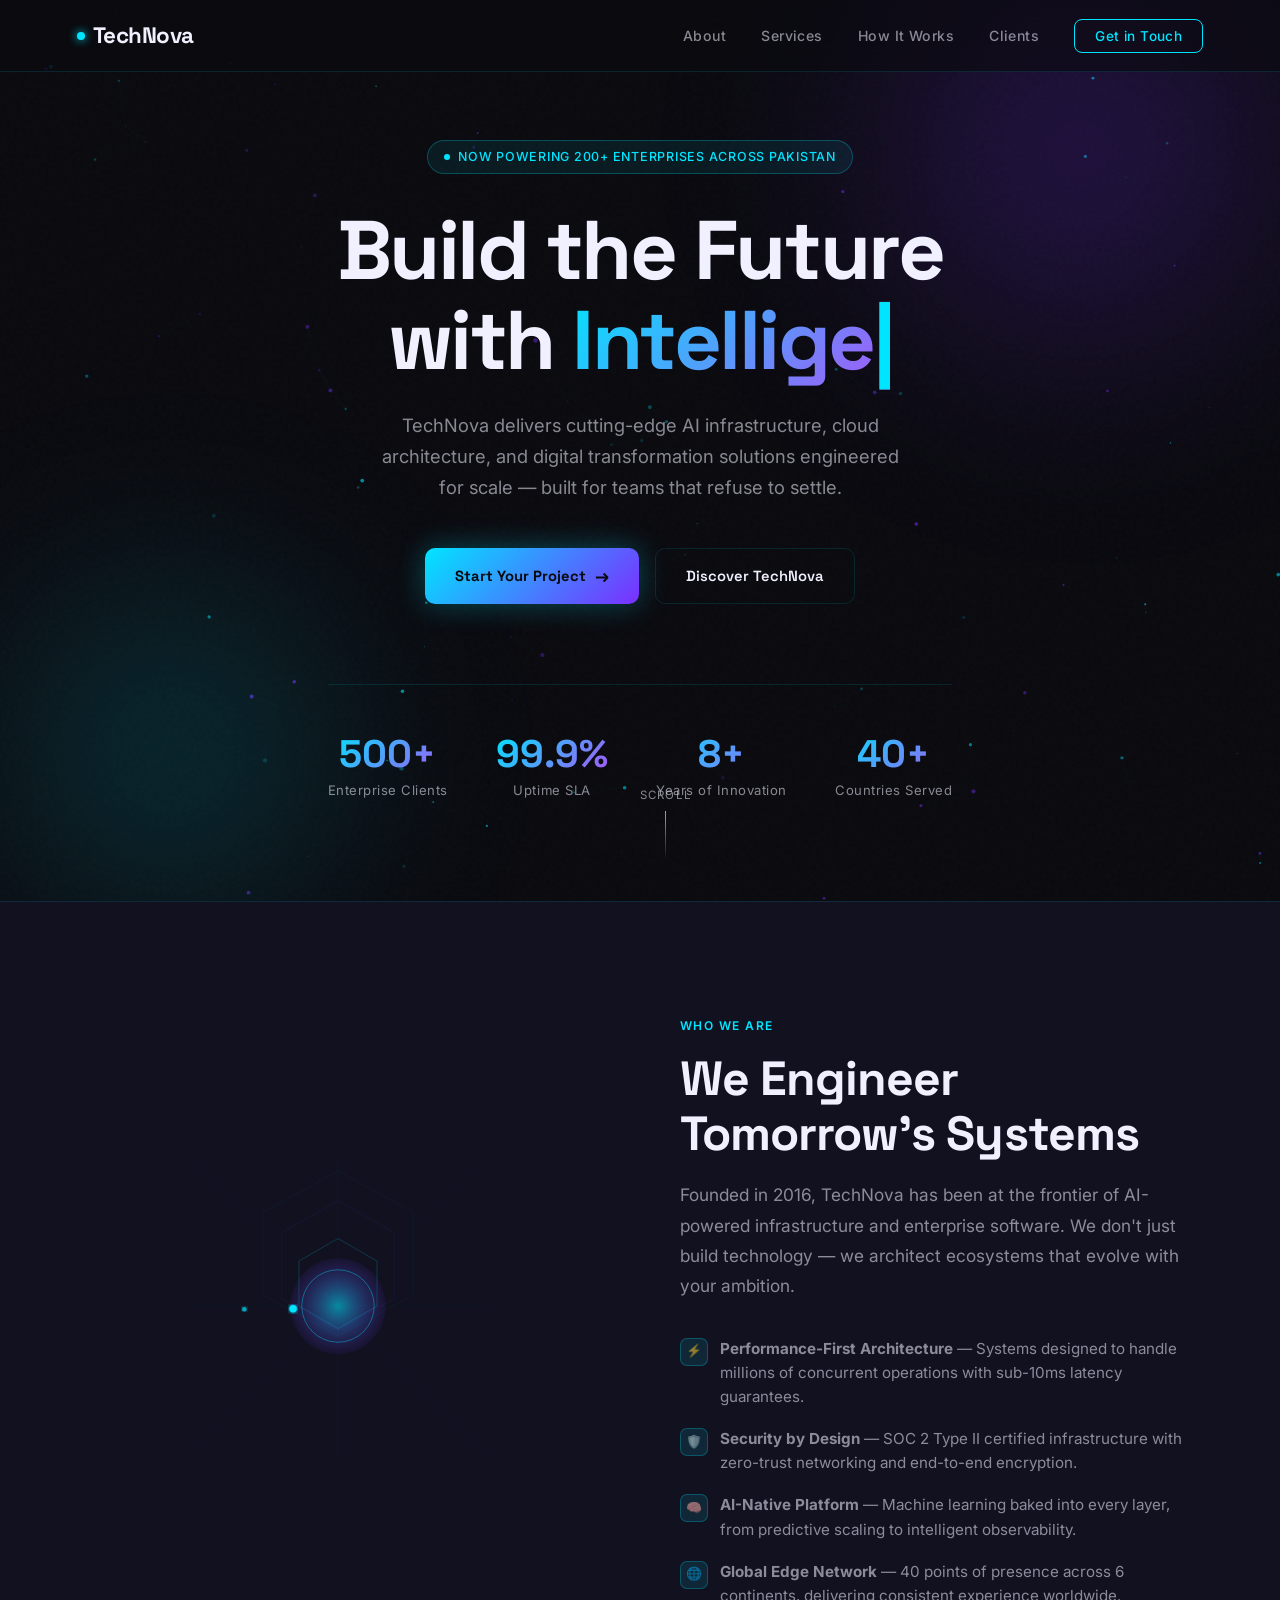
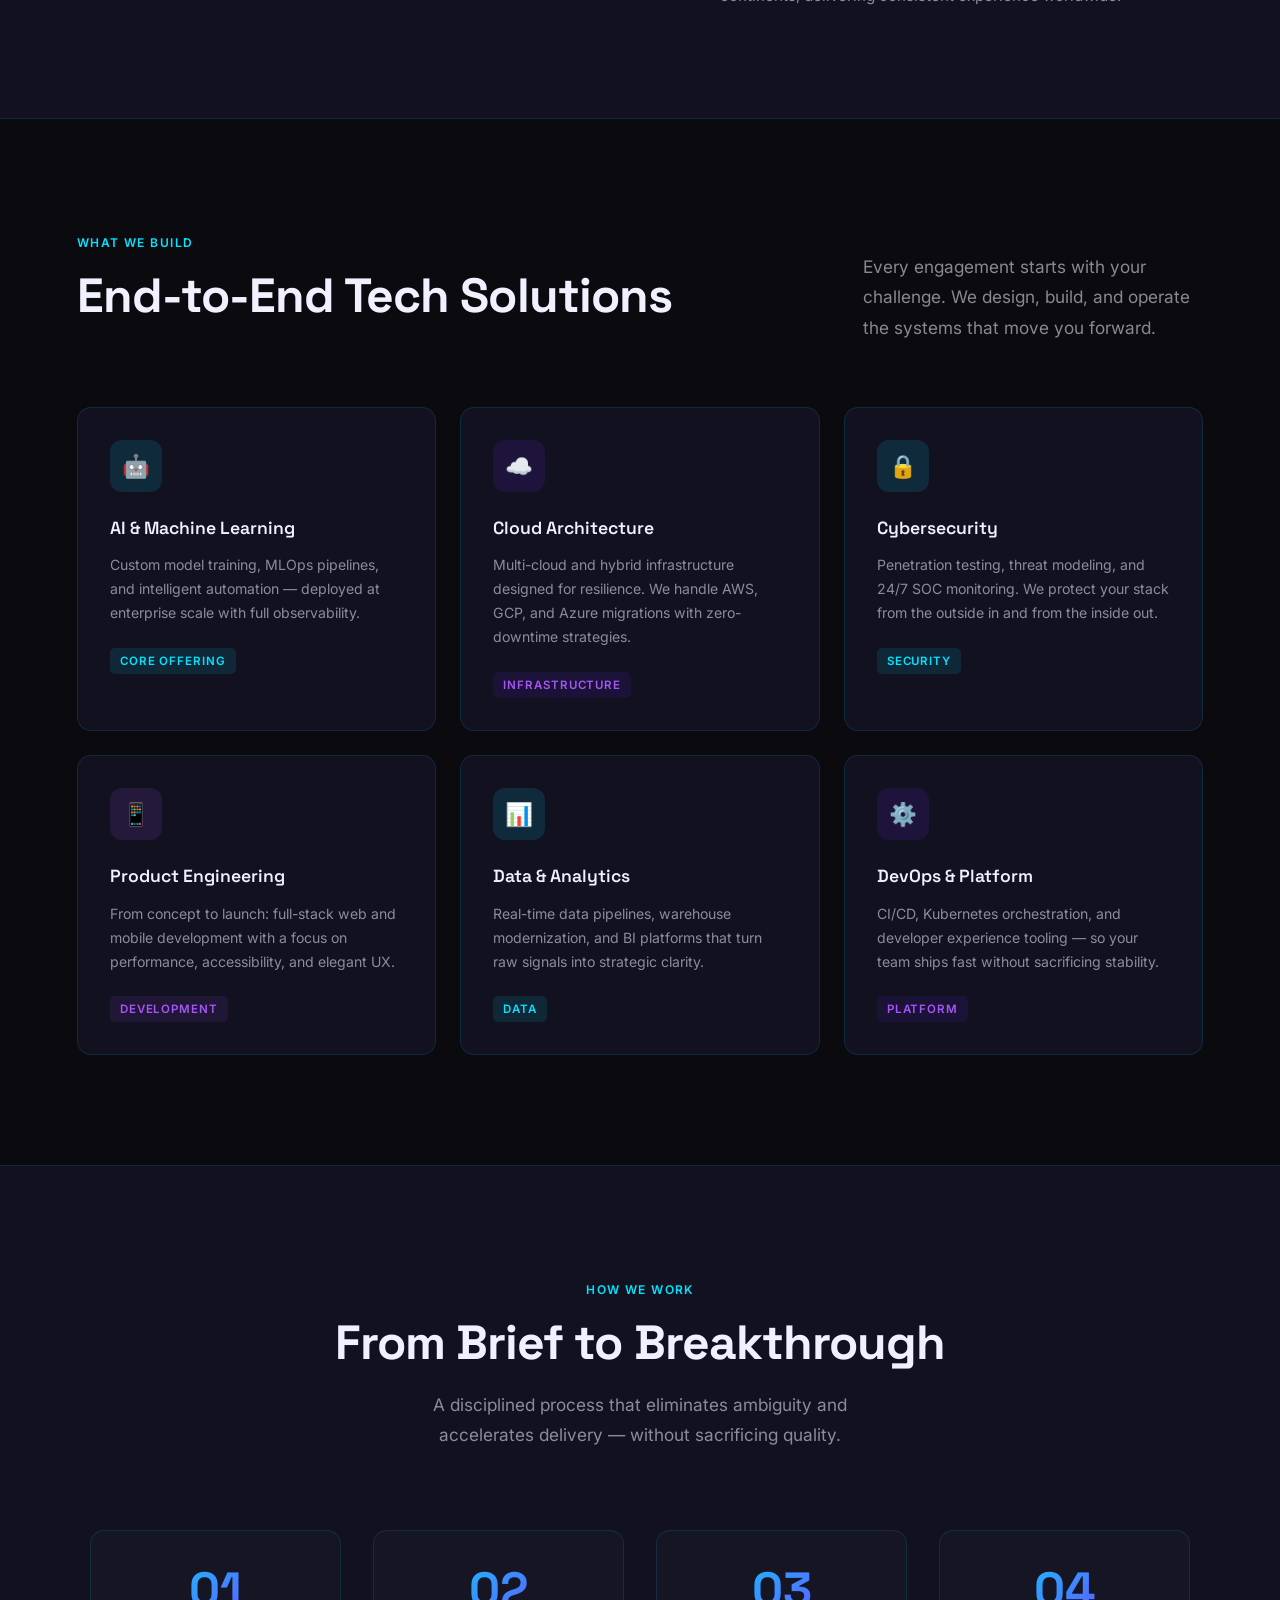
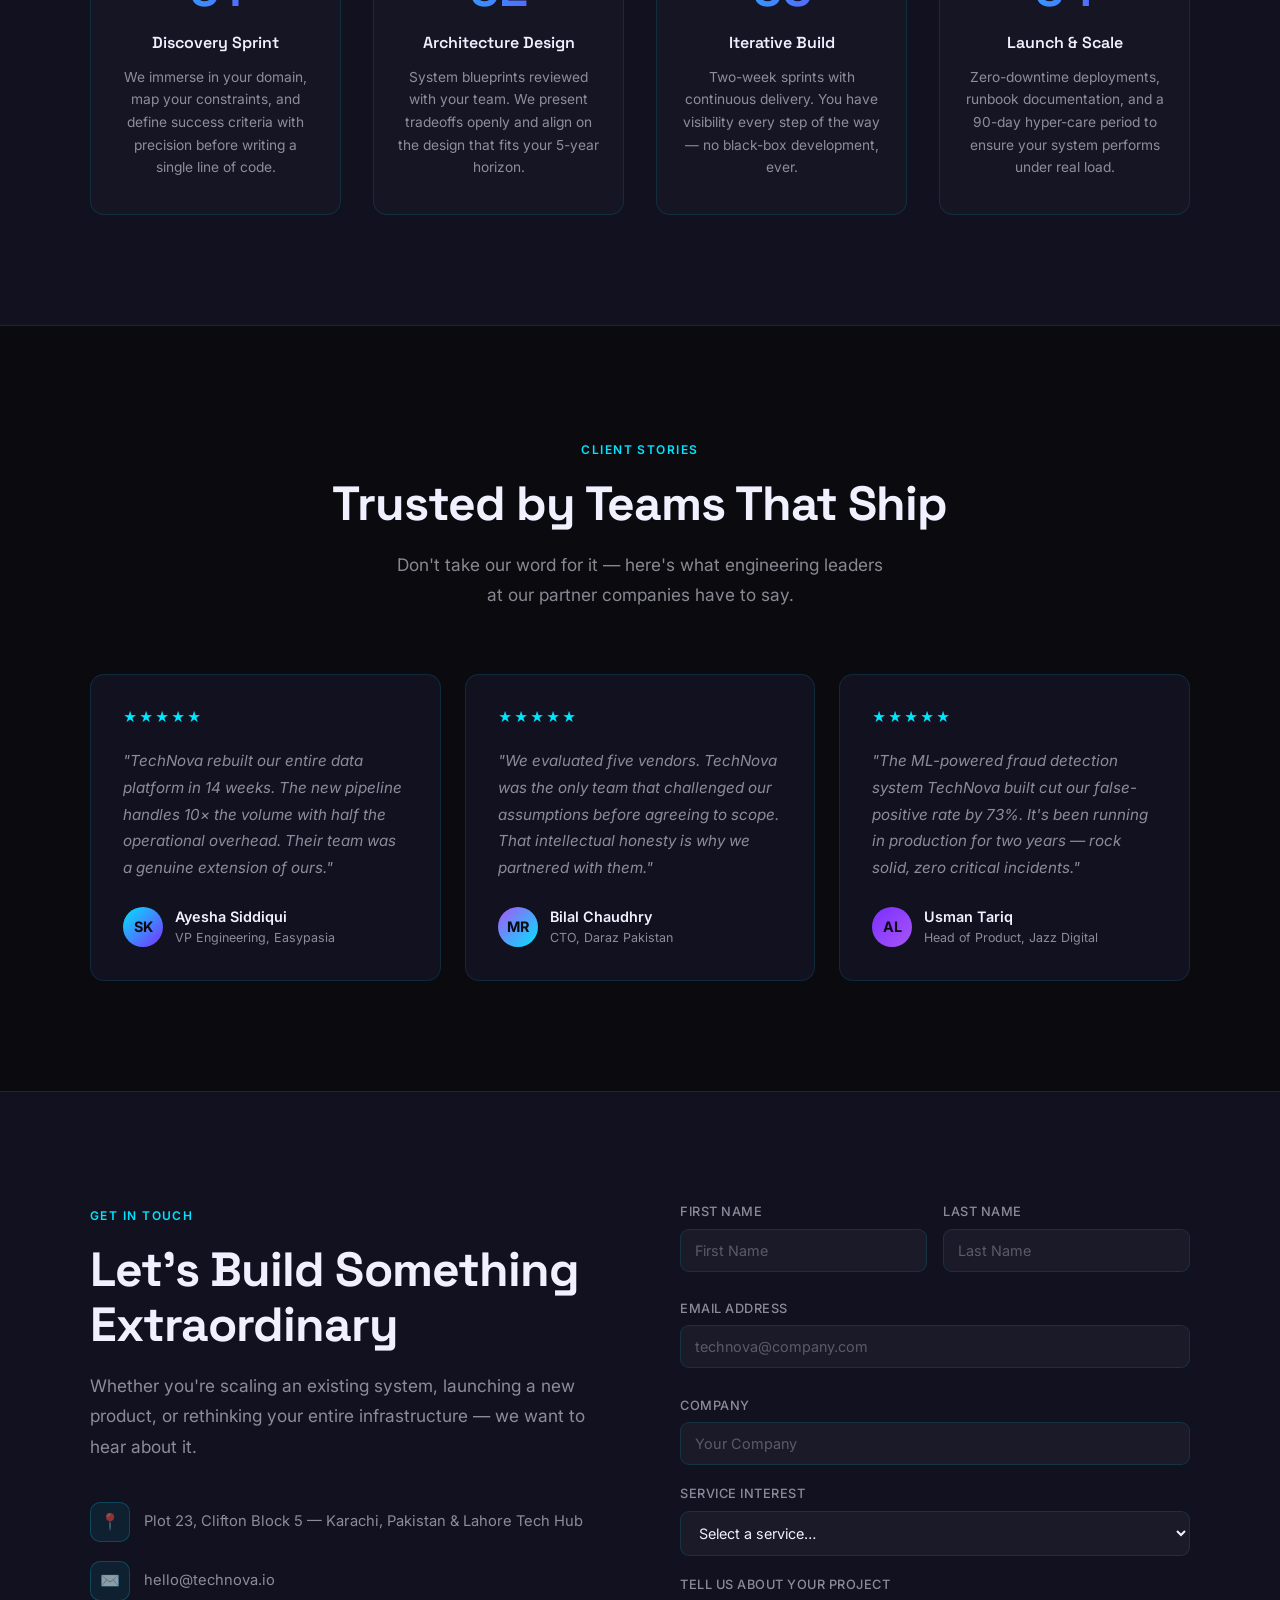
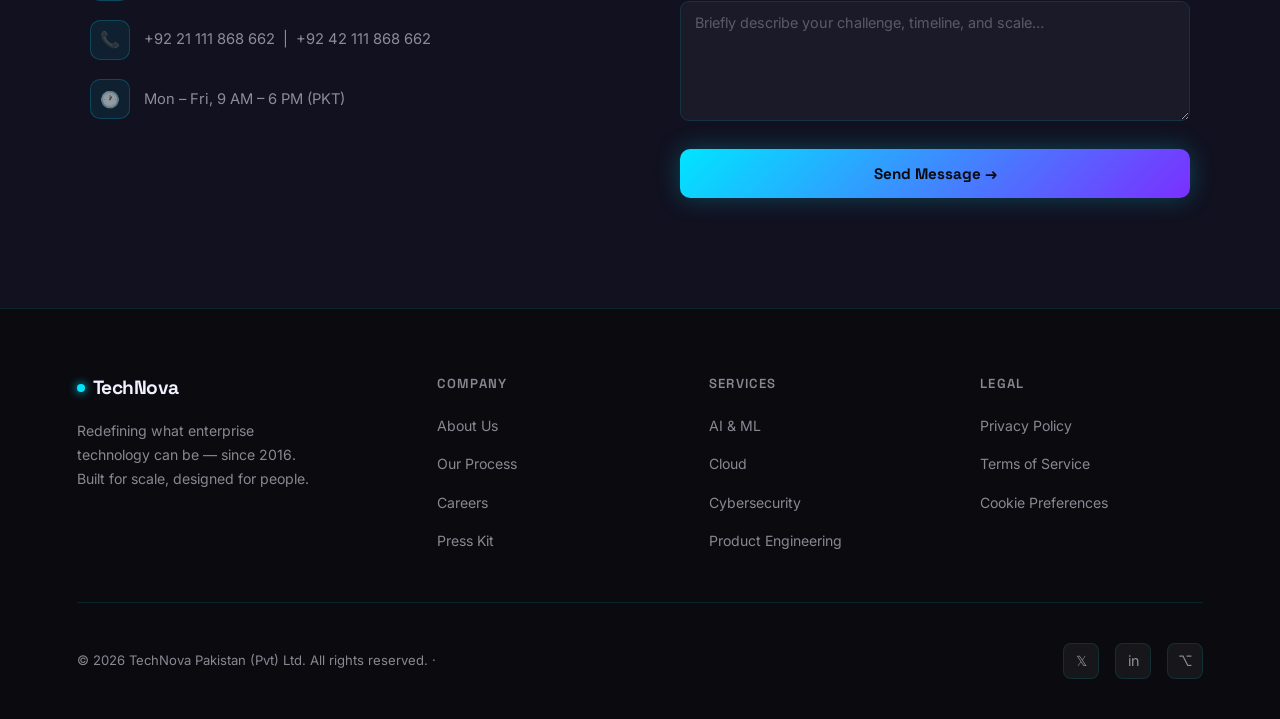
==== commit 3cd28aa6: "Update index.html" ====
--- a/index.html
+++ b/index.html
@@ -376,19 +376,19 @@
           <div class="form-row">
             <div class="form-group">
               <label for="fname">First Name</label>
-              <input type="text" id="fname" placeholder="Alex" autocomplete="given-name" />
+              <input type="text" id="fname" placeholder="First Name" autocomplete="given-name" />
               <span class="form-error" id="fname-error" role="alert"></span>
             </div>
             <div class="form-group">
               <label for="lname">Last Name</label>
-              <input type="text" id="lname" placeholder="Morgan" autocomplete="family-name" />
+              <input type="text" id="lname" placeholder="Last Name" autocomplete="family-name" />
               <span class="form-error" id="lname-error" role="alert"></span>
             </div>
           </div>
 
           <div class="form-group">
             <label for="email">Email Address</label>
-            <input type="email" id="email" placeholder="alex@company.com" autocomplete="email" />
+            <input type="email" id="email" placeholder="technova@company.com" autocomplete="email" />
             <span class="form-error" id="email-error" role="alert"></span>
           </div>
 
@@ -478,4 +478,4 @@
 
   <script src="script.js"></script>
 </body>
-</html>+</html>
